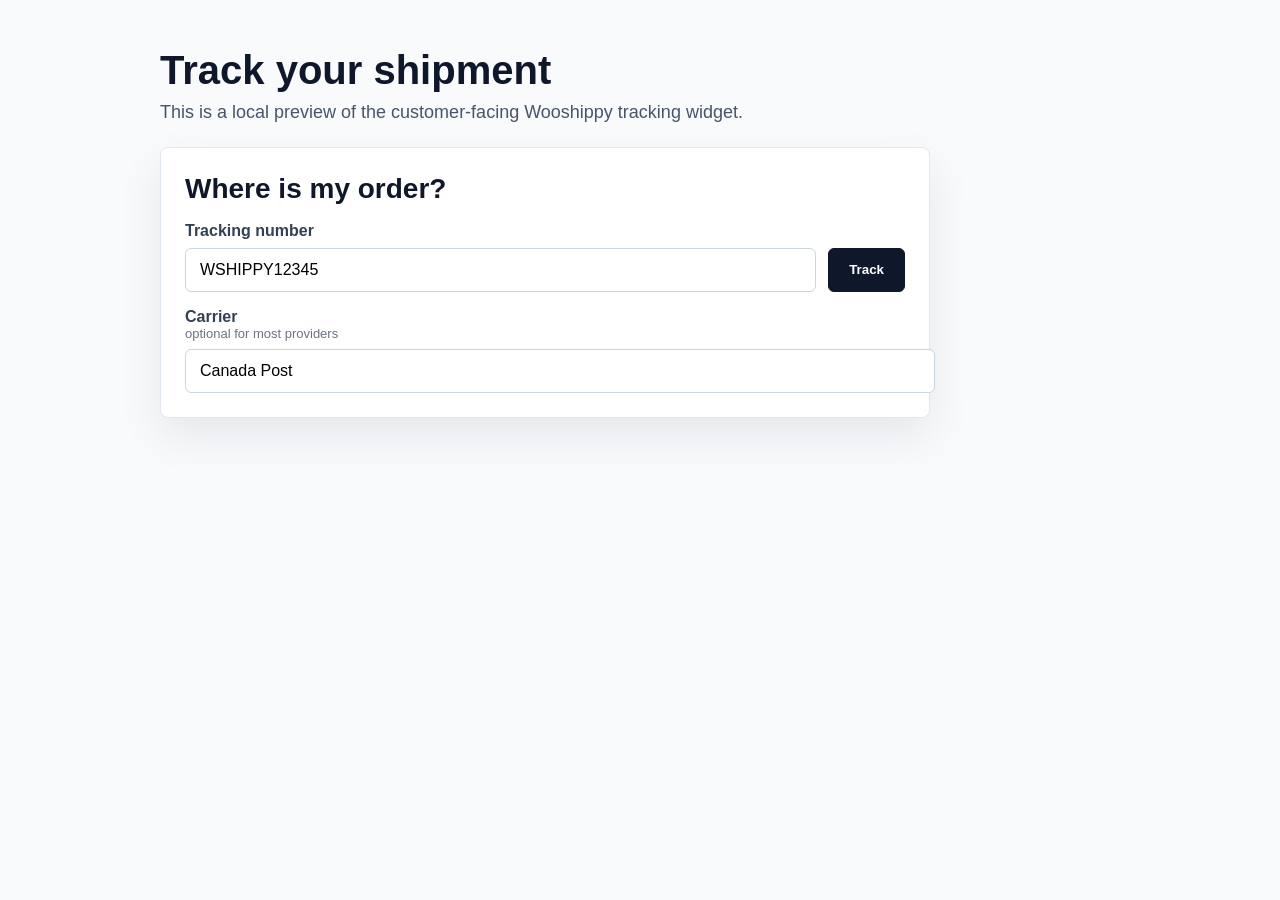
==== preview/index.html @ 6b8b57dc "Add provider adapters and tracking preview" ====
<!doctype html>
<html lang="en">
<head>
  <meta charset="utf-8">
  <meta name="viewport" content="width=device-width, initial-scale=1">
  <title>Wooshippy Tracking Preview</title>
  <link rel="stylesheet" href="../public/css/tracking.css">
  <style>
    body {
      background: #f8fafc;
      color: #0f172a;
      font-family: -apple-system, BlinkMacSystemFont, "Segoe UI", sans-serif;
      margin: 0;
      padding: 48px 20px;
    }

    main {
      margin: 0 auto;
      max-width: 960px;
    }

    .preview-header {
      margin-bottom: 24px;
      max-width: 720px;
    }

    .preview-header h1 {
      font-size: 40px;
      line-height: 1.1;
      margin: 0 0 10px;
    }

    .preview-header p {
      color: #475569;
      font-size: 18px;
      margin: 0;
    }
  </style>
</head>
<body>
  <main>
    <div class="preview-header">
      <h1>Track your shipment</h1>
      <p>This is a local preview of the customer-facing Wooshippy tracking widget.</p>
    </div>

    <div class="wooshippy-tracking" data-wooshippy-tracking>
      <form class="wooshippy-tracking__form" data-wooshippy-tracking-form>
        <h2 class="wooshippy-tracking__title">Where is my order?</h2>

        <label class="wooshippy-tracking__label" for="wooshippy-tracking-number">
          Tracking number
        </label>
        <div class="wooshippy-tracking__controls">
          <input
            class="wooshippy-tracking__input"
            type="text"
            id="wooshippy-tracking-number"
            name="tracking_number"
            autocomplete="off"
            value="WSHIPPY12345"
            required
          >
          <button class="wooshippy-tracking__button" type="submit">
            Track
          </button>
        </div>

        <label class="wooshippy-tracking__label wooshippy-tracking__label--optional" for="wooshippy-carrier">
          Carrier
          <span>optional for most providers</span>
        </label>
        <input
          class="wooshippy-tracking__input"
          type="text"
          id="wooshippy-carrier"
          name="carrier"
          autocomplete="off"
          value="Canada Post"
        >
      </form>

      <div class="wooshippy-tracking__message" data-wooshippy-tracking-message hidden></div>
      <div class="wooshippy-tracking__result" data-wooshippy-tracking-result hidden></div>
    </div>
  </main>

  <script>
    window.wooshippyTracking = {
      endpoint: "/mock-track",
      nonce: "preview",
      messages: {
        missingTrackingNumber: "Enter a tracking number.",
        requestFailed: "Tracking lookup failed. Please try again."
      }
    };

    var nativeFetch = window.fetch.bind(window);
    window.fetch = function (url, options) {
      if (String(url).indexOf("/mock-track") !== -1) {
        return new Promise(function (resolve) {
          window.setTimeout(function () {
            resolve(new Response(JSON.stringify({
              success: true,
              tracking_number: JSON.parse(options.body).tracking_number,
              carrier: JSON.parse(options.body).carrier || "Canada Post",
              status: "In transit",
              destination: "Toronto, ON",
              service: "Expedited Parcel",
              public_url: "https://example.com/tracking/WSHIPPY12345",
              events: [
                {
                  status: "Package departed sorting facility",
                  datetime: "Jul 5, 2026, 2:40 PM",
                  location: "Mississauga, ON",
                  carrier: "Canada Post"
                },
                {
                  status: "Package processed",
                  datetime: "Jul 5, 2026, 9:15 AM",
                  location: "Toronto, ON",
                  carrier: "Canada Post"
                },
                {
                  status: "Shipping label created",
                  datetime: "Jul 4, 2026, 6:22 PM",
                  location: "Merchant warehouse",
                  carrier: "Wooshippy"
                }
              ]
            }), {
              status: 200,
              headers: {
                "Content-Type": "application/json"
              }
            }));
          }, 450);
        });
      }

      return nativeFetch(url, options);
    };
  </script>
  <script src="../public/js/tracking.js"></script>
</body>
</html>
---- public/css/tracking.css ----
.wooshippy-tracking {
  background: #ffffff;
  border: 1px solid #e2e8f0;
  border-radius: 8px;
  box-shadow: 0 18px 45px rgba(15, 23, 42, 0.08);
  max-width: 720px;
  padding: 24px;
}

.wooshippy-tracking__title {
  color: #0f172a;
  font-size: 28px;
  line-height: 1.2;
  margin: 0 0 16px;
}

.wooshippy-tracking__label {
  color: #334155;
  display: block;
  font-weight: 600;
  margin-bottom: 8px;
}

.wooshippy-tracking__controls {
  display: flex;
  margin-bottom: 16px;
  gap: 12px;
}

.wooshippy-tracking__input {
  border: 1px solid #cbd5e1;
  border-radius: 6px;
  flex: 1;
  font-size: 16px;
  min-width: 0;
  padding: 12px 14px;
  width: 100%;
}

.wooshippy-tracking__label--optional {
  margin-top: 8px;
}

.wooshippy-tracking__label--optional span {
  color: #6b7280;
  display: block;
  font-size: 13px;
  font-weight: 400;
}

.wooshippy-tracking__button {
  background: #0f172a;
  border: 1px solid #0f172a;
  border-radius: 6px;
  color: #ffffff;
  cursor: pointer;
  font-weight: 700;
  padding: 12px 20px;
}

.wooshippy-tracking__button:hover {
  background: #1e293b;
}

.wooshippy-tracking__message {
  color: #475569;
  margin-top: 16px;
}

.wooshippy-tracking__card {
  border-top: 1px solid #e2e8f0;
  margin-top: 20px;
  padding-top: 20px;
}

.wooshippy-tracking__card-header {
  align-items: flex-start;
  display: flex;
  gap: 16px;
  justify-content: space-between;
}

.wooshippy-tracking__card h3 {
  color: #0f172a;
  font-size: 24px;
  margin: 4px 0 12px;
}

.wooshippy-tracking__eyebrow {
  color: #64748b;
  display: block;
  font-size: 12px;
  font-weight: 700;
  letter-spacing: 0.08em;
  text-transform: uppercase;
}

.wooshippy-tracking__badge {
  background: #ecfeff;
  border: 1px solid #a5f3fc;
  border-radius: 999px;
  color: #155e75;
  display: inline-block;
  font-size: 13px;
  font-weight: 700;
  padding: 6px 10px;
}

.wooshippy-tracking__events {
  border-left: 2px solid #e2e8f0;
  list-style: none;
  margin: 16px 0 0;
  padding-left: 18px;
}

.wooshippy-tracking__events li {
  margin-bottom: 16px;
  position: relative;
}

.wooshippy-tracking__events li::before {
  background: #0f172a;
  border: 3px solid #ffffff;
  border-radius: 999px;
  box-shadow: 0 0 0 1px #cbd5e1;
  content: "";
  height: 10px;
  left: -24px;
  position: absolute;
  top: 4px;
  width: 10px;
}

.wooshippy-tracking__events span,
.wooshippy-tracking__events small {
  color: #64748b;
  display: block;
}

@media (max-width: 600px) {
  .wooshippy-tracking__controls {
    display: block;
  }

  .wooshippy-tracking__button {
    margin-top: 12px;
    width: 100%;
  }
}
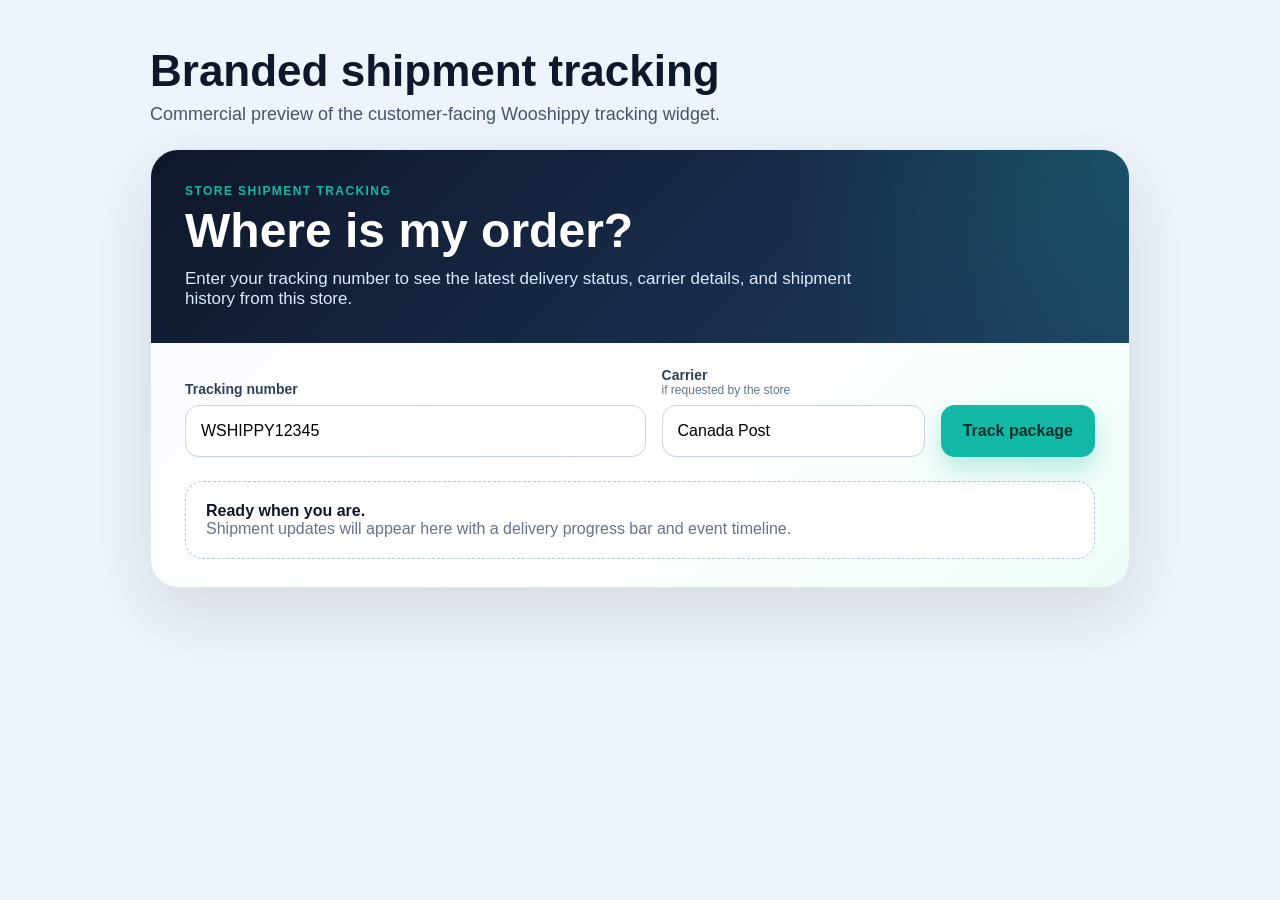
==== commit 69fd7cbd: "Update GPL license notice" ====
--- a/preview/index.html
+++ b/preview/index.html
@@ -5,143 +5,27 @@
   <meta name="viewport" content="width=device-width, initial-scale=1">
   <title>Wooshippy Tracking Preview</title>
   <link rel="stylesheet" href="../public/css/tracking.css">
-  <style>
-    body {
-      background: #f8fafc;
-      color: #0f172a;
-      font-family: -apple-system, BlinkMacSystemFont, "Segoe UI", sans-serif;
-      margin: 0;
-      padding: 48px 20px;
-    }
-
-    main {
-      margin: 0 auto;
-      max-width: 960px;
-    }
-
-    .preview-header {
-      margin-bottom: 24px;
-      max-width: 720px;
-    }
-
-    .preview-header h1 {
-      font-size: 40px;
-      line-height: 1.1;
-      margin: 0 0 10px;
-    }
-
-    .preview-header p {
-      color: #475569;
-      font-size: 18px;
-      margin: 0;
-    }
-  </style>
+  <style>body{background:#eef4fb;color:#0f172a;font-family:-apple-system,BlinkMacSystemFont,"Segoe UI",sans-serif;margin:0;padding:48px 20px}main{margin:0 auto;max-width:980px}.preview-header{margin-bottom:24px;max-width:760px}.preview-header h1{font-size:44px;line-height:1.05;margin:0 0 10px}.preview-header p{color:#475569;font-size:18px;margin:0}</style>
 </head>
 <body>
   <main>
-    <div class="preview-header">
-      <h1>Track your shipment</h1>
-      <p>This is a local preview of the customer-facing Wooshippy tracking widget.</p>
-    </div>
-
-    <div class="wooshippy-tracking" data-wooshippy-tracking>
+    <div class="preview-header"><h1>Branded shipment tracking</h1><p>Commercial preview of the customer-facing Wooshippy tracking widget.</p></div>
+    <section class="wooshippy-tracking" data-wooshippy-tracking aria-labelledby="wooshippy-tracking-title">
+      <div class="wooshippy-tracking__hero"><span class="wooshippy-tracking__kicker">Store shipment tracking</span><h2 class="wooshippy-tracking__title" id="wooshippy-tracking-title">Where is my order?</h2><p class="wooshippy-tracking__intro">Enter your tracking number to see the latest delivery status, carrier details, and shipment history from this store.</p></div>
       <form class="wooshippy-tracking__form" data-wooshippy-tracking-form>
-        <h2 class="wooshippy-tracking__title">Where is my order?</h2>
-
-        <label class="wooshippy-tracking__label" for="wooshippy-tracking-number">
-          Tracking number
-        </label>
-        <div class="wooshippy-tracking__controls">
-          <input
-            class="wooshippy-tracking__input"
-            type="text"
-            id="wooshippy-tracking-number"
-            name="tracking_number"
-            autocomplete="off"
-            value="WSHIPPY12345"
-            required
-          >
-          <button class="wooshippy-tracking__button" type="submit">
-            Track
-          </button>
-        </div>
-
-        <label class="wooshippy-tracking__label wooshippy-tracking__label--optional" for="wooshippy-carrier">
-          Carrier
-          <span>optional for most providers</span>
-        </label>
-        <input
-          class="wooshippy-tracking__input"
-          type="text"
-          id="wooshippy-carrier"
-          name="carrier"
-          autocomplete="off"
-          value="Canada Post"
-        >
+        <div class="wooshippy-tracking__field wooshippy-tracking__field--grow"><label class="wooshippy-tracking__label" for="wooshippy-tracking-number">Tracking number</label><input class="wooshippy-tracking__input" type="text" id="wooshippy-tracking-number" name="tracking_number" value="WSHIPPY12345" required></div>
+        <div class="wooshippy-tracking__field"><label class="wooshippy-tracking__label" for="wooshippy-carrier">Carrier<span>if requested by the store</span></label><input class="wooshippy-tracking__input" type="text" id="wooshippy-carrier" name="carrier" value="Canada Post"></div>
+        <button class="wooshippy-tracking__button" type="submit" data-wooshippy-submit>Track package</button>
       </form>
-
-      <div class="wooshippy-tracking__message" data-wooshippy-tracking-message hidden></div>
+      <div class="wooshippy-tracking__state wooshippy-tracking__state--empty" data-wooshippy-empty><strong>Ready when you are.</strong><span>Shipment updates will appear here with a delivery progress bar and event timeline.</span></div>
+      <div class="wooshippy-tracking__message" data-wooshippy-tracking-message role="status" aria-live="polite" hidden></div>
       <div class="wooshippy-tracking__result" data-wooshippy-tracking-result hidden></div>
-    </div>
+    </section>
   </main>
-
   <script>
-    window.wooshippyTracking = {
-      endpoint: "/mock-track",
-      nonce: "preview",
-      messages: {
-        missingTrackingNumber: "Enter a tracking number.",
-        requestFailed: "Tracking lookup failed. Please try again."
-      }
-    };
-
-    var nativeFetch = window.fetch.bind(window);
-    window.fetch = function (url, options) {
-      if (String(url).indexOf("/mock-track") !== -1) {
-        return new Promise(function (resolve) {
-          window.setTimeout(function () {
-            resolve(new Response(JSON.stringify({
-              success: true,
-              tracking_number: JSON.parse(options.body).tracking_number,
-              carrier: JSON.parse(options.body).carrier || "Canada Post",
-              status: "In transit",
-              destination: "Toronto, ON",
-              service: "Expedited Parcel",
-              public_url: "https://example.com/tracking/WSHIPPY12345",
-              events: [
-                {
-                  status: "Package departed sorting facility",
-                  datetime: "Jul 5, 2026, 2:40 PM",
-                  location: "Mississauga, ON",
-                  carrier: "Canada Post"
-                },
-                {
-                  status: "Package processed",
-                  datetime: "Jul 5, 2026, 9:15 AM",
-                  location: "Toronto, ON",
-                  carrier: "Canada Post"
-                },
-                {
-                  status: "Shipping label created",
-                  datetime: "Jul 4, 2026, 6:22 PM",
-                  location: "Merchant warehouse",
-                  carrier: "Wooshippy"
-                }
-              ]
-            }), {
-              status: 200,
-              headers: {
-                "Content-Type": "application/json"
-              }
-            }));
-          }, 450);
-        });
-      }
-
-      return nativeFetch(url, options);
-    };
+    window.wooshippyTracking = {endpoint:"/mock-track", nonce:"preview", messages:{missingTrackingNumber:"Enter a tracking number.", requestFailed:"Tracking lookup failed. Please try again.", loading:"Loading tracking details..."}};
+    var nativeFetch = window.fetch.bind(window); window.fetch = function(url, options){ if(String(url).indexOf("/mock-track")!==-1){ return new Promise(function(resolve){ window.setTimeout(function(){ resolve(new Response(JSON.stringify({success:true,tracking_number:JSON.parse(options.body).tracking_number,carrier:JSON.parse(options.body).carrier||"Canada Post",status:"In transit",destination:"Toronto, ON",service:"Expedited Parcel",public_url:"https://example.com/tracking/WSHIPPY12345",events:[{status:"Package departed sorting facility",datetime:"Jul 5, 2026, 2:40 PM",location:"Mississauga, ON",carrier:"Canada Post"},{status:"Package processed",datetime:"Jul 5, 2026, 9:15 AM",location:"Toronto, ON",carrier:"Canada Post"},{status:"Shipping label created",datetime:"Jul 4, 2026, 6:22 PM",location:"Merchant warehouse",carrier:"Wooshippy"}]}),{status:200,headers:{"Content-Type":"application/json"}}));},450);});} return nativeFetch(url, options);};
   </script>
   <script src="../public/js/tracking.js"></script>
 </body>
 </html>
-
--- a/public/css/tracking.css
+++ b/public/css/tracking.css
@@ -1,149 +1 @@
-.wooshippy-tracking {
-  background: #ffffff;
-  border: 1px solid #e2e8f0;
-  border-radius: 8px;
-  box-shadow: 0 18px 45px rgba(15, 23, 42, 0.08);
-  max-width: 720px;
-  padding: 24px;
-}
-
-.wooshippy-tracking__title {
-  color: #0f172a;
-  font-size: 28px;
-  line-height: 1.2;
-  margin: 0 0 16px;
-}
-
-.wooshippy-tracking__label {
-  color: #334155;
-  display: block;
-  font-weight: 600;
-  margin-bottom: 8px;
-}
-
-.wooshippy-tracking__controls {
-  display: flex;
-  margin-bottom: 16px;
-  gap: 12px;
-}
-
-.wooshippy-tracking__input {
-  border: 1px solid #cbd5e1;
-  border-radius: 6px;
-  flex: 1;
-  font-size: 16px;
-  min-width: 0;
-  padding: 12px 14px;
-  width: 100%;
-}
-
-.wooshippy-tracking__label--optional {
-  margin-top: 8px;
-}
-
-.wooshippy-tracking__label--optional span {
-  color: #6b7280;
-  display: block;
-  font-size: 13px;
-  font-weight: 400;
-}
-
-.wooshippy-tracking__button {
-  background: #0f172a;
-  border: 1px solid #0f172a;
-  border-radius: 6px;
-  color: #ffffff;
-  cursor: pointer;
-  font-weight: 700;
-  padding: 12px 20px;
-}
-
-.wooshippy-tracking__button:hover {
-  background: #1e293b;
-}
-
-.wooshippy-tracking__message {
-  color: #475569;
-  margin-top: 16px;
-}
-
-.wooshippy-tracking__card {
-  border-top: 1px solid #e2e8f0;
-  margin-top: 20px;
-  padding-top: 20px;
-}
-
-.wooshippy-tracking__card-header {
-  align-items: flex-start;
-  display: flex;
-  gap: 16px;
-  justify-content: space-between;
-}
-
-.wooshippy-tracking__card h3 {
-  color: #0f172a;
-  font-size: 24px;
-  margin: 4px 0 12px;
-}
-
-.wooshippy-tracking__eyebrow {
-  color: #64748b;
-  display: block;
-  font-size: 12px;
-  font-weight: 700;
-  letter-spacing: 0.08em;
-  text-transform: uppercase;
-}
-
-.wooshippy-tracking__badge {
-  background: #ecfeff;
-  border: 1px solid #a5f3fc;
-  border-radius: 999px;
-  color: #155e75;
-  display: inline-block;
-  font-size: 13px;
-  font-weight: 700;
-  padding: 6px 10px;
-}
-
-.wooshippy-tracking__events {
-  border-left: 2px solid #e2e8f0;
-  list-style: none;
-  margin: 16px 0 0;
-  padding-left: 18px;
-}
-
-.wooshippy-tracking__events li {
-  margin-bottom: 16px;
-  position: relative;
-}
-
-.wooshippy-tracking__events li::before {
-  background: #0f172a;
-  border: 3px solid #ffffff;
-  border-radius: 999px;
-  box-shadow: 0 0 0 1px #cbd5e1;
-  content: "";
-  height: 10px;
-  left: -24px;
-  position: absolute;
-  top: 4px;
-  width: 10px;
-}
-
-.wooshippy-tracking__events span,
-.wooshippy-tracking__events small {
-  color: #64748b;
-  display: block;
-}
-
-@media (max-width: 600px) {
-  .wooshippy-tracking__controls {
-    display: block;
-  }
-
-  .wooshippy-tracking__button {
-    margin-top: 12px;
-    width: 100%;
-  }
-}
+.wooshippy-tracking{background:linear-gradient(135deg,#f8fbff 0%,#fff 54%,#eefdf8 100%);border:1px solid #dbe7f3;border-radius:28px;box-shadow:0 24px 70px rgba(15,23,42,.12);color:#0f172a;max-width:980px;overflow:hidden;padding:0}.wooshippy-tracking *{box-sizing:border-box}.wooshippy-tracking__hero{background:radial-gradient(circle at top right,rgba(20,184,166,.22),transparent 35%),linear-gradient(135deg,#0f172a,#1e3a5f);color:#fff;padding:34px}.wooshippy-tracking__kicker{color:#14b8a6;display:block;font-size:12px;font-weight:800;letter-spacing:.12em;text-transform:uppercase}.wooshippy-tracking__title{color:inherit;font-size:clamp(30px,5vw,48px);line-height:1.05;margin:8px 0 12px}.wooshippy-tracking__intro{color:#dbeafe;font-size:17px;margin:0;max-width:680px}.wooshippy-tracking__form{align-items:end;display:grid;gap:16px;grid-template-columns:minmax(220px,1.4fr) minmax(180px,.8fr) auto;padding:24px 34px}.wooshippy-tracking__label{color:#334155;display:block;font-size:14px;font-weight:800;margin:0 0 8px}.wooshippy-tracking__label span{color:#64748b;display:block;font-size:12px;font-weight:500}.wooshippy-tracking__input{background:#fff;border:1px solid #cbd5e1;border-radius:14px;box-shadow:0 1px 0 rgba(15,23,42,.03);font-size:16px;min-height:52px;padding:13px 15px;width:100%}.wooshippy-tracking__input:focus{border-color:#14b8a6;box-shadow:0 0 0 4px rgba(20,184,166,.18);outline:0}.wooshippy-tracking__button{background:#14b8a6;border:0;border-radius:14px;box-shadow:0 12px 25px rgba(20,184,166,.28);color:#042f2e;cursor:pointer;font-size:16px;font-weight:900;min-height:52px;padding:0 22px}.wooshippy-tracking__button:hover,.wooshippy-tracking__button:focus{background:#2dd4bf}.wooshippy-tracking__button:disabled{cursor:wait;opacity:.65}.wooshippy-tracking__state,.wooshippy-tracking__message{margin:0 34px 28px}.wooshippy-tracking__state{background:#fff;border:1px dashed #b6c4d4;border-radius:18px;color:#64748b;padding:20px}.wooshippy-tracking__state strong{color:#0f172a;display:block}.wooshippy-tracking__message{border-radius:14px;font-weight:700;padding:14px 16px}.wooshippy-tracking__message.is-loading{background:#eff6ff;color:#1d4ed8}.wooshippy-tracking__message.is-error{background:#fff1f2;color:#be123c}.wooshippy-tracking__result{padding:0 34px 34px}.wooshippy-result{background:#fff;border:1px solid #e2e8f0;border-radius:24px;box-shadow:0 16px 35px rgba(15,23,42,.08);padding:24px}.wooshippy-result__status{align-items:start;display:flex;gap:16px;justify-content:space-between}.wooshippy-result__status h3{font-size:32px;line-height:1.1;margin:6px 0}.wooshippy-result__status p{color:#64748b;font-family:ui-monospace,SFMono-Regular,Menlo,monospace;margin:0}.wooshippy-result__badge{border-radius:999px;font-size:13px;font-weight:900;padding:8px 12px;text-transform:uppercase}.wooshippy-result--delivered .wooshippy-result__badge{background:#dcfce7;color:#166534}.wooshippy-result--in_transit .wooshippy-result__badge,.wooshippy-result--out_for_delivery .wooshippy-result__badge{background:#dbeafe;color:#1d4ed8}.wooshippy-result--exception .wooshippy-result__badge{background:#ffe4e6;color:#be123c}.wooshippy-result--unknown .wooshippy-result__badge{background:#f1f5f9;color:#475569}.wooshippy-progress{counter-reset:step;display:grid;gap:10px;grid-template-columns:repeat(5,1fr);list-style:none;margin:28px 0;padding:0}.wooshippy-progress li{color:#64748b;font-size:12px;font-weight:800;position:relative;text-align:center}.wooshippy-progress li:before{background:#dbe4ee;content:"";height:3px;left:-50%;position:absolute;right:50%;top:13px}.wooshippy-progress li:first-child:before{display:none}.wooshippy-progress span{background:#e2e8f0;border:4px solid #fff;border-radius:999px;box-shadow:0 0 0 1px #cbd5e1;display:block;height:28px;margin:0 auto 8px;width:28px}.wooshippy-progress li.is-complete{color:#0f766e}.wooshippy-progress li.is-complete span,.wooshippy-progress li.is-complete:before{background:#14b8a6}.wooshippy-details{display:grid;gap:12px;grid-template-columns:repeat(4,1fr);margin:0 0 24px}.wooshippy-details div{background:#f8fafc;border:1px solid #edf2f7;border-radius:16px;padding:14px}.wooshippy-details dt{color:#64748b;font-size:12px;font-weight:800;text-transform:uppercase}.wooshippy-details dd{color:#0f172a;font-weight:800;margin:4px 0 0}.wooshippy-result__link{color:#0f766e;font-weight:800}.wooshippy-timeline{border-top:1px solid #e2e8f0;margin-top:24px;padding-top:22px}.wooshippy-timeline h4{font-size:20px;margin:0 0 18px}.wooshippy-timeline__events{list-style:none;margin:0;padding:0 0 0 8px}.wooshippy-timeline__events li{display:grid;gap:14px;grid-template-columns:18px 1fr;margin-bottom:18px}.wooshippy-timeline__dot{background:#14b8a6;border:4px solid #ccfbf1;border-radius:999px;height:18px;margin-top:3px;width:18px}.wooshippy-timeline strong,.wooshippy-timeline time,.wooshippy-timeline small{display:block}.wooshippy-timeline time,.wooshippy-timeline small,.wooshippy-timeline__empty{color:#64748b}@media (max-width:760px){.wooshippy-tracking__hero,.wooshippy-tracking__form,.wooshippy-tracking__result{padding-left:20px;padding-right:20px}.wooshippy-tracking__form,.wooshippy-details,.wooshippy-progress{grid-template-columns:1fr}.wooshippy-tracking__button{width:100%}.wooshippy-progress li{text-align:left}.wooshippy-progress span{display:inline-block;margin:0 10px 0 0;vertical-align:middle}.wooshippy-progress li:before{display:none}.wooshippy-result__status{display:block}.wooshippy-result__badge{display:inline-block;margin-top:14px}.wooshippy-tracking__state,.wooshippy-tracking__message{margin-left:20px;margin-right:20px}}
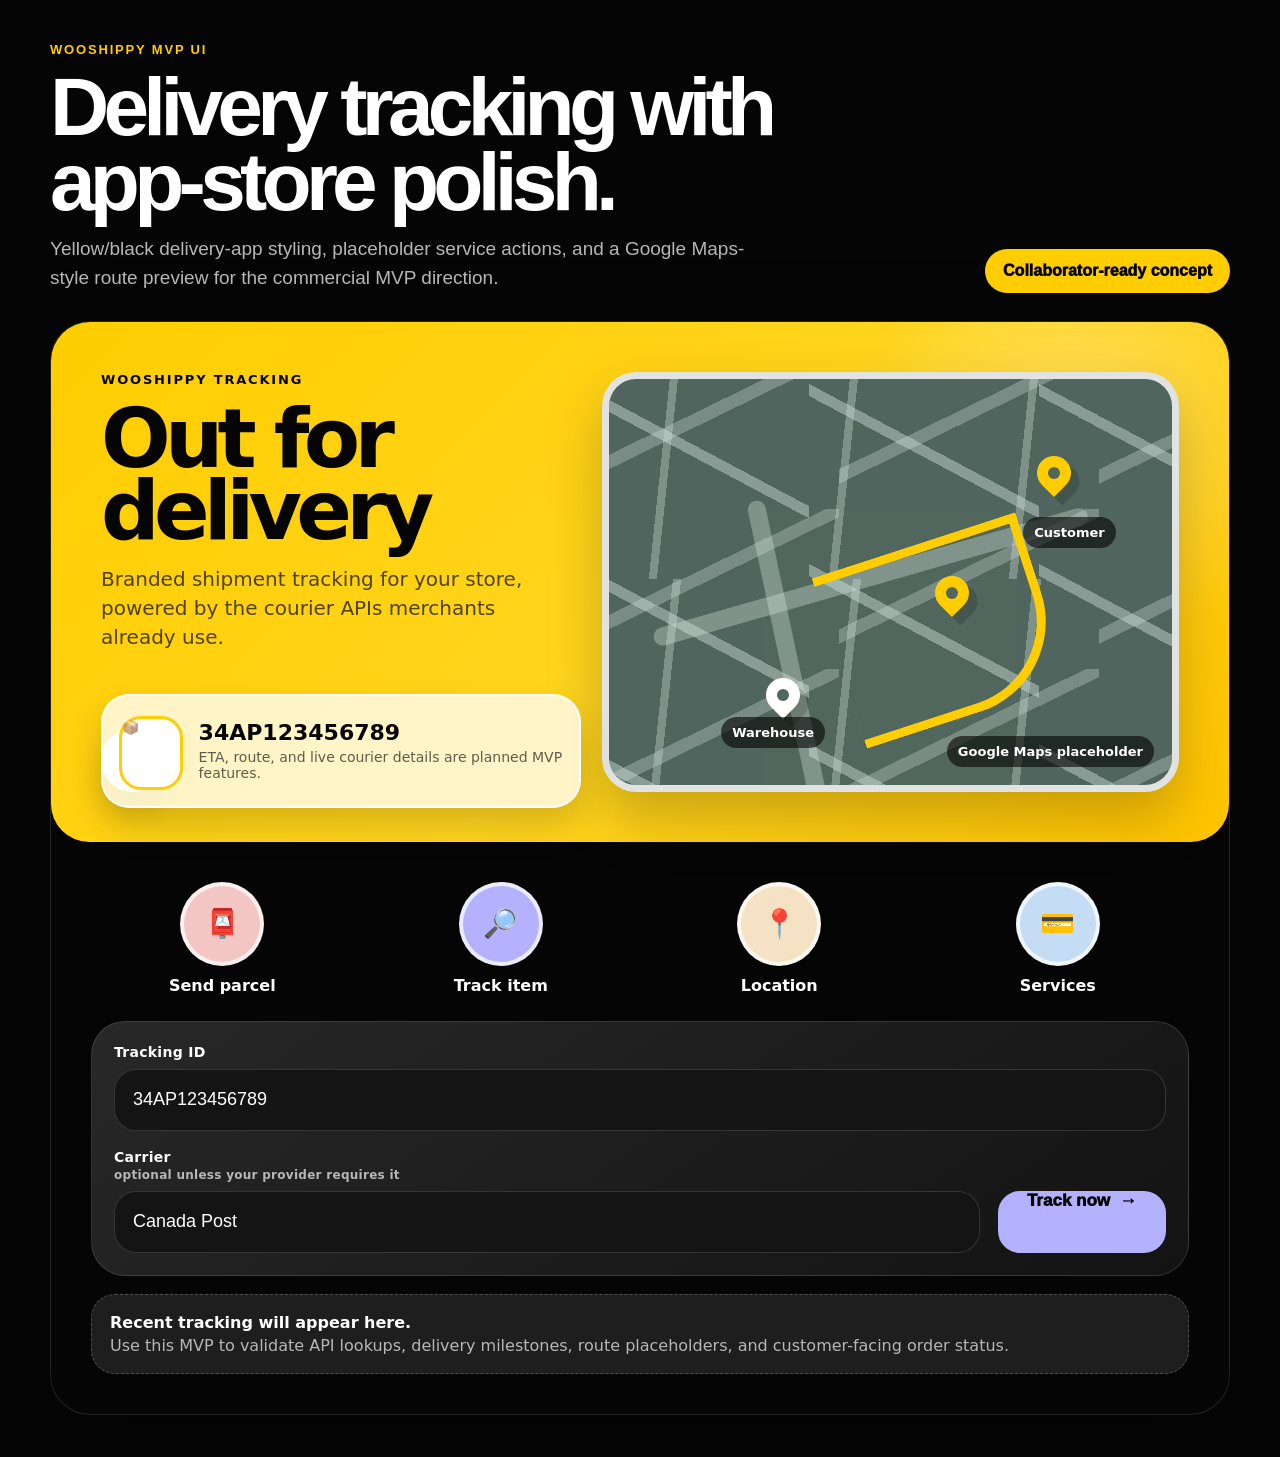
==== commit 177fd704: "Add delivery app inspired tracking UI" ====
--- a/preview/index.html
+++ b/preview/index.html
@@ -5,26 +5,95 @@
   <meta name="viewport" content="width=device-width, initial-scale=1">
   <title>Wooshippy Tracking Preview</title>
   <link rel="stylesheet" href="../public/css/tracking.css">
-  <style>body{background:#eef4fb;color:#0f172a;font-family:-apple-system,BlinkMacSystemFont,"Segoe UI",sans-serif;margin:0;padding:48px 20px}main{margin:0 auto;max-width:980px}.preview-header{margin-bottom:24px;max-width:760px}.preview-header h1{font-size:44px;line-height:1.05;margin:0 0 10px}.preview-header p{color:#475569;font-size:18px;margin:0}</style>
+  <style>
+    body { background:#050505; color:#fff; font-family:"Gilroy", Inter, -apple-system, BlinkMacSystemFont, "Segoe UI", sans-serif; margin:0; min-height:100vh; padding:42px 22px; }
+    main { margin:0 auto; max-width:1180px; }
+    .preview-header { align-items:flex-end; display:flex; gap:24px; justify-content:space-between; margin-bottom:28px; }
+    .preview-header__eyebrow { color:#ffcd00; display:block; font-size:13px; font-weight:900; letter-spacing:.14em; margin-bottom:12px; text-transform:uppercase; }
+    .preview-header h1 { font-size:clamp(42px,7vw,82px); letter-spacing:-.07em; line-height:.92; margin:0; max-width:800px; }
+    .preview-header p { color:#b7b7b7; font-size:19px; line-height:1.55; margin:14px 0 0; max-width:720px; }
+    .preview-header__badge { background:#ffcd00; border-radius:999px; color:#050505; flex:0 0 auto; font-weight:950; padding:13px 18px; }
+    @media (max-width:760px){ body{padding:24px 12px}.preview-header{display:block}.preview-header__badge{display:inline-block;margin-top:18px} }
+  </style>
 </head>
 <body>
   <main>
-    <div class="preview-header"><h1>Branded shipment tracking</h1><p>Commercial preview of the customer-facing Wooshippy tracking widget.</p></div>
+    <div class="preview-header">
+      <div>
+        <span class="preview-header__eyebrow">Wooshippy MVP UI</span>
+        <h1>Delivery tracking with app-store polish.</h1>
+        <p>Yellow/black delivery-app styling, placeholder service actions, and a Google Maps-style route preview for the commercial MVP direction.</p>
+      </div>
+      <span class="preview-header__badge">Collaborator-ready concept</span>
+    </div>
+
     <section class="wooshippy-tracking" data-wooshippy-tracking aria-labelledby="wooshippy-tracking-title">
-      <div class="wooshippy-tracking__hero"><span class="wooshippy-tracking__kicker">Store shipment tracking</span><h2 class="wooshippy-tracking__title" id="wooshippy-tracking-title">Where is my order?</h2><p class="wooshippy-tracking__intro">Enter your tracking number to see the latest delivery status, carrier details, and shipment history from this store.</p></div>
-      <form class="wooshippy-tracking__form" data-wooshippy-tracking-form>
-        <div class="wooshippy-tracking__field wooshippy-tracking__field--grow"><label class="wooshippy-tracking__label" for="wooshippy-tracking-number">Tracking number</label><input class="wooshippy-tracking__input" type="text" id="wooshippy-tracking-number" name="tracking_number" value="WSHIPPY12345" required></div>
-        <div class="wooshippy-tracking__field"><label class="wooshippy-tracking__label" for="wooshippy-carrier">Carrier<span>if requested by the store</span></label><input class="wooshippy-tracking__input" type="text" id="wooshippy-carrier" name="carrier" value="Canada Post"></div>
-        <button class="wooshippy-tracking__button" type="submit" data-wooshippy-submit>Track package</button>
-      </form>
-      <div class="wooshippy-tracking__state wooshippy-tracking__state--empty" data-wooshippy-empty><strong>Ready when you are.</strong><span>Shipment updates will appear here with a delivery progress bar and event timeline.</span></div>
-      <div class="wooshippy-tracking__message" data-wooshippy-tracking-message role="status" aria-live="polite" hidden></div>
-      <div class="wooshippy-tracking__result" data-wooshippy-tracking-result hidden></div>
+      <div class="wooshippy-app-card">
+        <div class="wooshippy-app-card__hero">
+          <div class="wooshippy-app-card__topbar">
+            <div>
+              <span class="wooshippy-tracking__kicker">Wooshippy tracking</span>
+              <h2 class="wooshippy-tracking__title" id="wooshippy-tracking-title">Out for delivery</h2>
+              <p class="wooshippy-tracking__intro">Branded shipment tracking for your store, powered by the courier APIs merchants already use.</p>
+            </div>
+            <span class="wooshippy-app-card__bell" aria-hidden="true">↗</span>
+          </div>
+
+          <div class="wooshippy-map-preview" aria-label="Google Maps route preview placeholder">
+            <div class="wooshippy-map-preview__grid" aria-hidden="true"></div>
+            <div class="wooshippy-map-preview__road wooshippy-map-preview__road--one" aria-hidden="true"></div>
+            <div class="wooshippy-map-preview__road wooshippy-map-preview__road--two" aria-hidden="true"></div>
+            <div class="wooshippy-map-preview__route" aria-hidden="true"></div>
+            <span class="wooshippy-map-preview__pin wooshippy-map-preview__pin--start" aria-hidden="true"></span>
+            <span class="wooshippy-map-preview__pin wooshippy-map-preview__pin--mid" aria-hidden="true"></span>
+            <span class="wooshippy-map-preview__pin wooshippy-map-preview__pin--end" aria-hidden="true"></span>
+            <span class="wooshippy-map-preview__label wooshippy-map-preview__label--start">Warehouse</span>
+            <span class="wooshippy-map-preview__label wooshippy-map-preview__label--end">Customer</span>
+            <span class="wooshippy-map-preview__badge">Google Maps placeholder</span>
+          </div>
+
+          <div class="wooshippy-package-strip" aria-hidden="true">
+            <span class="wooshippy-package-strip__box">📦</span>
+            <div><strong>34AP123456789</strong><span>ETA, route, and live courier details are planned MVP features.</span></div>
+          </div>
+        </div>
+
+        <div class="wooshippy-app-card__body">
+          <div class="wooshippy-feature-row" aria-label="Planned tracking features">
+            <span><strong>📮</strong>Send parcel</span>
+            <span><strong>🔎</strong>Track item</span>
+            <span><strong>📍</strong>Location</span>
+            <span><strong>💳</strong>Services</span>
+          </div>
+
+          <form class="wooshippy-tracking__form" data-wooshippy-tracking-form>
+            <div class="wooshippy-tracking__field wooshippy-tracking__field--full"><label class="wooshippy-tracking__label" for="wooshippy-tracking-number">Tracking ID</label><input class="wooshippy-tracking__input" type="text" id="wooshippy-tracking-number" name="tracking_number" value="34AP123456789" required></div>
+            <div class="wooshippy-tracking__field"><label class="wooshippy-tracking__label" for="wooshippy-carrier">Carrier<span>optional unless your provider requires it</span></label><input class="wooshippy-tracking__input" type="text" id="wooshippy-carrier" name="carrier" value="Canada Post"></div>
+            <button class="wooshippy-tracking__button" type="submit" data-wooshippy-submit>Track now <span aria-hidden="true">→</span></button>
+          </form>
+
+          <div class="wooshippy-tracking__state wooshippy-tracking__state--empty" data-wooshippy-empty><strong>Recent tracking will appear here.</strong><span>Use this MVP to validate API lookups, delivery milestones, route placeholders, and customer-facing order status.</span></div>
+          <div class="wooshippy-tracking__message" data-wooshippy-tracking-message role="status" aria-live="polite" hidden></div>
+        </div>
+
+        <div class="wooshippy-tracking__result" data-wooshippy-tracking-result hidden></div>
+      </div>
     </section>
   </main>
+
   <script>
-    window.wooshippyTracking = {endpoint:"/mock-track", nonce:"preview", messages:{missingTrackingNumber:"Enter a tracking number.", requestFailed:"Tracking lookup failed. Please try again.", loading:"Loading tracking details..."}};
-    var nativeFetch = window.fetch.bind(window); window.fetch = function(url, options){ if(String(url).indexOf("/mock-track")!==-1){ return new Promise(function(resolve){ window.setTimeout(function(){ resolve(new Response(JSON.stringify({success:true,tracking_number:JSON.parse(options.body).tracking_number,carrier:JSON.parse(options.body).carrier||"Canada Post",status:"In transit",destination:"Toronto, ON",service:"Expedited Parcel",public_url:"https://example.com/tracking/WSHIPPY12345",events:[{status:"Package departed sorting facility",datetime:"Jul 5, 2026, 2:40 PM",location:"Mississauga, ON",carrier:"Canada Post"},{status:"Package processed",datetime:"Jul 5, 2026, 9:15 AM",location:"Toronto, ON",carrier:"Canada Post"},{status:"Shipping label created",datetime:"Jul 4, 2026, 6:22 PM",location:"Merchant warehouse",carrier:"Wooshippy"}]}),{status:200,headers:{"Content-Type":"application/json"}}));},450);});} return nativeFetch(url, options);};
+    window.wooshippyTracking = { endpoint:"/mock-track", nonce:"preview", messages:{ missingTrackingNumber:"Enter a tracking number.", requestFailed:"Tracking lookup failed. Please try again.", loading:"Loading tracking details..." } };
+    var nativeFetch = window.fetch.bind(window);
+    window.fetch = function (url, options) {
+      if (String(url).indexOf("/mock-track") !== -1) {
+        return new Promise(function (resolve) {
+          window.setTimeout(function () {
+            resolve(new Response(JSON.stringify({ success:true, tracking_number:JSON.parse(options.body).tracking_number, carrier:JSON.parse(options.body).carrier || "Canada Post", status:"Out for delivery", destination:"Toronto, ON", service:"Expedited Parcel", public_url:"https://example.com/tracking/34AP123456789", events:[ { status:"Courier is approaching the destination", datetime:"Jul 6, 2026, 4:15 PM", location:"Toronto, ON", carrier:"Canada Post" }, { status:"Package departed sorting facility", datetime:"Jul 6, 2026, 2:40 PM", location:"Mississauga, ON", carrier:"Canada Post" }, { status:"Shipping label created", datetime:"Jul 5, 2026, 6:22 PM", location:"Merchant warehouse", carrier:"Wooshippy" } ] }), { status:200, headers:{ "Content-Type":"application/json" } }));
+          }, 450);
+        });
+      }
+      return nativeFetch(url, options);
+    };
   </script>
   <script src="../public/js/tracking.js"></script>
 </body>
--- a/public/css/tracking.css
+++ b/public/css/tracking.css
@@ -1 +1,684 @@
-.wooshippy-tracking{background:linear-gradient(135deg,#f8fbff 0%,#fff 54%,#eefdf8 100%);border:1px solid #dbe7f3;border-radius:28px;box-shadow:0 24px 70px rgba(15,23,42,.12);color:#0f172a;max-width:980px;overflow:hidden;padding:0}.wooshippy-tracking *{box-sizing:border-box}.wooshippy-tracking__hero{background:radial-gradient(circle at top right,rgba(20,184,166,.22),transparent 35%),linear-gradient(135deg,#0f172a,#1e3a5f);color:#fff;padding:34px}.wooshippy-tracking__kicker{color:#14b8a6;display:block;font-size:12px;font-weight:800;letter-spacing:.12em;text-transform:uppercase}.wooshippy-tracking__title{color:inherit;font-size:clamp(30px,5vw,48px);line-height:1.05;margin:8px 0 12px}.wooshippy-tracking__intro{color:#dbeafe;font-size:17px;margin:0;max-width:680px}.wooshippy-tracking__form{align-items:end;display:grid;gap:16px;grid-template-columns:minmax(220px,1.4fr) minmax(180px,.8fr) auto;padding:24px 34px}.wooshippy-tracking__label{color:#334155;display:block;font-size:14px;font-weight:800;margin:0 0 8px}.wooshippy-tracking__label span{color:#64748b;display:block;font-size:12px;font-weight:500}.wooshippy-tracking__input{background:#fff;border:1px solid #cbd5e1;border-radius:14px;box-shadow:0 1px 0 rgba(15,23,42,.03);font-size:16px;min-height:52px;padding:13px 15px;width:100%}.wooshippy-tracking__input:focus{border-color:#14b8a6;box-shadow:0 0 0 4px rgba(20,184,166,.18);outline:0}.wooshippy-tracking__button{background:#14b8a6;border:0;border-radius:14px;box-shadow:0 12px 25px rgba(20,184,166,.28);color:#042f2e;cursor:pointer;font-size:16px;font-weight:900;min-height:52px;padding:0 22px}.wooshippy-tracking__button:hover,.wooshippy-tracking__button:focus{background:#2dd4bf}.wooshippy-tracking__button:disabled{cursor:wait;opacity:.65}.wooshippy-tracking__state,.wooshippy-tracking__message{margin:0 34px 28px}.wooshippy-tracking__state{background:#fff;border:1px dashed #b6c4d4;border-radius:18px;color:#64748b;padding:20px}.wooshippy-tracking__state strong{color:#0f172a;display:block}.wooshippy-tracking__message{border-radius:14px;font-weight:700;padding:14px 16px}.wooshippy-tracking__message.is-loading{background:#eff6ff;color:#1d4ed8}.wooshippy-tracking__message.is-error{background:#fff1f2;color:#be123c}.wooshippy-tracking__result{padding:0 34px 34px}.wooshippy-result{background:#fff;border:1px solid #e2e8f0;border-radius:24px;box-shadow:0 16px 35px rgba(15,23,42,.08);padding:24px}.wooshippy-result__status{align-items:start;display:flex;gap:16px;justify-content:space-between}.wooshippy-result__status h3{font-size:32px;line-height:1.1;margin:6px 0}.wooshippy-result__status p{color:#64748b;font-family:ui-monospace,SFMono-Regular,Menlo,monospace;margin:0}.wooshippy-result__badge{border-radius:999px;font-size:13px;font-weight:900;padding:8px 12px;text-transform:uppercase}.wooshippy-result--delivered .wooshippy-result__badge{background:#dcfce7;color:#166534}.wooshippy-result--in_transit .wooshippy-result__badge,.wooshippy-result--out_for_delivery .wooshippy-result__badge{background:#dbeafe;color:#1d4ed8}.wooshippy-result--exception .wooshippy-result__badge{background:#ffe4e6;color:#be123c}.wooshippy-result--unknown .wooshippy-result__badge{background:#f1f5f9;color:#475569}.wooshippy-progress{counter-reset:step;display:grid;gap:10px;grid-template-columns:repeat(5,1fr);list-style:none;margin:28px 0;padding:0}.wooshippy-progress li{color:#64748b;font-size:12px;font-weight:800;position:relative;text-align:center}.wooshippy-progress li:before{background:#dbe4ee;content:"";height:3px;left:-50%;position:absolute;right:50%;top:13px}.wooshippy-progress li:first-child:before{display:none}.wooshippy-progress span{background:#e2e8f0;border:4px solid #fff;border-radius:999px;box-shadow:0 0 0 1px #cbd5e1;display:block;height:28px;margin:0 auto 8px;width:28px}.wooshippy-progress li.is-complete{color:#0f766e}.wooshippy-progress li.is-complete span,.wooshippy-progress li.is-complete:before{background:#14b8a6}.wooshippy-details{display:grid;gap:12px;grid-template-columns:repeat(4,1fr);margin:0 0 24px}.wooshippy-details div{background:#f8fafc;border:1px solid #edf2f7;border-radius:16px;padding:14px}.wooshippy-details dt{color:#64748b;font-size:12px;font-weight:800;text-transform:uppercase}.wooshippy-details dd{color:#0f172a;font-weight:800;margin:4px 0 0}.wooshippy-result__link{color:#0f766e;font-weight:800}.wooshippy-timeline{border-top:1px solid #e2e8f0;margin-top:24px;padding-top:22px}.wooshippy-timeline h4{font-size:20px;margin:0 0 18px}.wooshippy-timeline__events{list-style:none;margin:0;padding:0 0 0 8px}.wooshippy-timeline__events li{display:grid;gap:14px;grid-template-columns:18px 1fr;margin-bottom:18px}.wooshippy-timeline__dot{background:#14b8a6;border:4px solid #ccfbf1;border-radius:999px;height:18px;margin-top:3px;width:18px}.wooshippy-timeline strong,.wooshippy-timeline time,.wooshippy-timeline small{display:block}.wooshippy-timeline time,.wooshippy-timeline small,.wooshippy-timeline__empty{color:#64748b}@media (max-width:760px){.wooshippy-tracking__hero,.wooshippy-tracking__form,.wooshippy-tracking__result{padding-left:20px;padding-right:20px}.wooshippy-tracking__form,.wooshippy-details,.wooshippy-progress{grid-template-columns:1fr}.wooshippy-tracking__button{width:100%}.wooshippy-progress li{text-align:left}.wooshippy-progress span{display:inline-block;margin:0 10px 0 0;vertical-align:middle}.wooshippy-progress li:before{display:none}.wooshippy-result__status{display:block}.wooshippy-result__badge{display:inline-block;margin-top:14px}.wooshippy-tracking__state,.wooshippy-tracking__message{margin-left:20px;margin-right:20px}}
+.wooshippy-tracking {
+  --wooshippy-yellow: #ffcd00;
+  --wooshippy-yellow-soft: #ffe57a;
+  --wooshippy-black: #050505;
+  --wooshippy-panel: #141414;
+  --wooshippy-panel-soft: #242424;
+  --wooshippy-text: #ffffff;
+  --wooshippy-muted: #b7b7b7;
+  --wooshippy-lilac: #b4b1ff;
+  --wooshippy-pink: #f4c6c3;
+  --wooshippy-cream: #f5e2c4;
+  --wooshippy-blue: #c4ddf5;
+  color: var(--wooshippy-text);
+  font-family: "Gilroy", Inter, ui-sans-serif, system-ui, -apple-system, BlinkMacSystemFont, "Segoe UI", sans-serif;
+  max-width: 1180px;
+}
+
+.wooshippy-tracking * {
+  box-sizing: border-box;
+}
+
+.wooshippy-app-card {
+  background: var(--wooshippy-black);
+  border: 1px solid rgba(255, 255, 255, 0.12);
+  border-radius: 40px;
+  box-shadow: 0 34px 90px rgba(0, 0, 0, 0.28);
+  overflow: hidden;
+}
+
+.wooshippy-app-card__hero {
+  background:
+    radial-gradient(circle at 88% 20%, rgba(255, 255, 255, 0.28), transparent 20%),
+    linear-gradient(135deg, var(--wooshippy-yellow) 0%, #ffd51f 55%, #ffc400 100%);
+  border-radius: 0 0 38px 38px;
+  color: var(--wooshippy-black);
+  display: grid;
+  gap: 28px;
+  grid-template-columns: minmax(280px, 0.9fr) minmax(360px, 1.1fr);
+  min-height: 520px;
+  padding: clamp(24px, 5vw, 50px);
+  position: relative;
+}
+
+.wooshippy-app-card__topbar {
+  align-content: space-between;
+  display: grid;
+  gap: 28px;
+  min-height: 100%;
+  position: relative;
+  z-index: 2;
+}
+
+.wooshippy-app-card__bell {
+  align-items: center;
+  background: #ffffff;
+  border-radius: 999px;
+  box-shadow: 0 18px 30px rgba(0, 0, 0, 0.12);
+  display: inline-flex;
+  font-size: 22px;
+  font-weight: 900;
+  height: 64px;
+  justify-content: center;
+  justify-self: start;
+  width: 64px;
+}
+
+.wooshippy-tracking__kicker {
+  display: block;
+  font-size: 13px;
+  font-weight: 900;
+  letter-spacing: 0.14em;
+  margin-bottom: 16px;
+  text-transform: uppercase;
+}
+
+.wooshippy-tracking__title {
+  color: inherit;
+  font-size: clamp(44px, 7vw, 82px);
+  letter-spacing: -0.07em;
+  line-height: 0.88;
+  margin: 0 0 18px;
+  max-width: 520px;
+}
+
+.wooshippy-tracking__intro {
+  color: rgba(5, 5, 5, 0.7);
+  font-size: 20px;
+  line-height: 1.45;
+  margin: 0;
+  max-width: 480px;
+}
+
+.wooshippy-map-preview {
+  background: #51665d;
+  border: 7px solid rgba(255, 255, 255, 0.82);
+  border-radius: 34px;
+  box-shadow: 0 26px 55px rgba(0, 0, 0, 0.22);
+  min-height: 390px;
+  overflow: hidden;
+  position: relative;
+}
+
+.wooshippy-map-preview__grid {
+  background-image:
+    linear-gradient(28deg, transparent 0 44%, rgba(214, 231, 224, 0.45) 44% 48%, transparent 48% 100%),
+    linear-gradient(96deg, transparent 0 46%, rgba(214, 231, 224, 0.36) 46% 50%, transparent 50% 100%),
+    linear-gradient(154deg, transparent 0 42%, rgba(214, 231, 224, 0.32) 42% 47%, transparent 47% 100%);
+  background-size: 230px 180px, 180px 230px, 260px 160px;
+  inset: -30px;
+  opacity: 0.95;
+  position: absolute;
+}
+
+.wooshippy-map-preview__road {
+  background: rgba(214, 231, 224, 0.35);
+  border-radius: 999px;
+  height: 18px;
+  position: absolute;
+  transform-origin: left center;
+  width: 80%;
+}
+
+.wooshippy-map-preview__road--one {
+  left: 8%;
+  top: 62%;
+  transform: rotate(-16deg);
+}
+
+.wooshippy-map-preview__road--two {
+  left: 26%;
+  top: 28%;
+  transform: rotate(78deg);
+}
+
+.wooshippy-map-preview__route {
+  border: 9px solid var(--wooshippy-yellow);
+  border-left: 0;
+  border-radius: 0 0 95px 0;
+  bottom: 16%;
+  height: 44%;
+  left: 40%;
+  position: absolute;
+  transform: rotate(-18deg);
+  width: 38%;
+}
+
+.wooshippy-map-preview__pin {
+  background: #ffffff;
+  border-radius: 999px 999px 999px 0;
+  box-shadow: 0 12px 0 rgba(0, 0, 0, 0.16);
+  display: block;
+  height: 34px;
+  position: absolute;
+  transform: rotate(-45deg);
+  width: 34px;
+  z-index: 2;
+}
+
+.wooshippy-map-preview__pin::after {
+  background: #51665d;
+  border-radius: 999px;
+  content: "";
+  height: 12px;
+  left: 11px;
+  position: absolute;
+  top: 11px;
+  width: 12px;
+}
+
+.wooshippy-map-preview__pin--start {
+  bottom: 18%;
+  left: 28%;
+}
+
+.wooshippy-map-preview__pin--mid {
+  background: var(--wooshippy-yellow);
+  bottom: 43%;
+  left: 58%;
+}
+
+.wooshippy-map-preview__pin--end {
+  background: var(--wooshippy-yellow);
+  right: 18%;
+  top: 19%;
+}
+
+.wooshippy-map-preview__label,
+.wooshippy-map-preview__badge {
+  background: rgba(5, 5, 5, 0.62);
+  border-radius: 999px;
+  color: #ffffff;
+  font-size: 13px;
+  font-weight: 800;
+  padding: 8px 11px;
+  position: absolute;
+  z-index: 3;
+}
+
+.wooshippy-map-preview__label--start {
+  bottom: 9%;
+  left: 20%;
+}
+
+.wooshippy-map-preview__label--end {
+  right: 10%;
+  top: 34%;
+}
+
+.wooshippy-map-preview__badge {
+  bottom: 18px;
+  right: 18px;
+}
+
+.wooshippy-package-strip {
+  align-items: center;
+  background: rgba(255, 255, 255, 0.76);
+  border: 2px solid rgba(255, 255, 255, 0.96);
+  border-radius: 28px;
+  bottom: 34px;
+  box-shadow: 0 18px 35px rgba(0, 0, 0, 0.16);
+  color: var(--wooshippy-black);
+  display: flex;
+  gap: 16px;
+  left: clamp(24px, 5vw, 50px);
+  max-width: 480px;
+  padding: 16px;
+  position: absolute;
+  z-index: 4;
+}
+
+.wooshippy-package-strip__box {
+  align-items: center;
+  background: #ffffff;
+  border: 3px solid var(--wooshippy-yellow);
+  border-radius: 22px;
+  display: inline-flex;
+  font-size: 34px;
+  height: 74px;
+  justify-content: center;
+  width: 74px;
+}
+
+.wooshippy-package-strip strong,
+.wooshippy-package-strip span {
+  display: block;
+}
+
+.wooshippy-package-strip strong {
+  font-size: 22px;
+  line-height: 1.1;
+}
+
+.wooshippy-package-strip span {
+  color: rgba(5, 5, 5, 0.64);
+  font-size: 14px;
+  margin-top: 4px;
+}
+
+.wooshippy-app-card__body {
+  padding: clamp(22px, 4vw, 40px);
+}
+
+.wooshippy-feature-row {
+  display: grid;
+  gap: 16px;
+  grid-template-columns: repeat(4, 1fr);
+  margin-bottom: 26px;
+}
+
+.wooshippy-feature-row span {
+  align-items: center;
+  color: #ffffff;
+  display: grid;
+  font-weight: 800;
+  gap: 10px;
+  justify-items: center;
+  text-align: center;
+}
+
+.wooshippy-feature-row strong {
+  align-items: center;
+  background: var(--wooshippy-pink);
+  border: 4px solid rgba(255, 255, 255, 0.74);
+  border-radius: 999px;
+  color: var(--wooshippy-black);
+  display: inline-flex;
+  font-size: 28px;
+  height: 84px;
+  justify-content: center;
+  width: 84px;
+}
+
+.wooshippy-feature-row span:nth-child(2) strong {
+  background: var(--wooshippy-lilac);
+}
+
+.wooshippy-feature-row span:nth-child(3) strong {
+  background: var(--wooshippy-cream);
+}
+
+.wooshippy-feature-row span:nth-child(4) strong {
+  background: var(--wooshippy-blue);
+}
+
+.wooshippy-tracking__form {
+  background: linear-gradient(145deg, rgba(255, 255, 255, 0.14), rgba(255, 255, 255, 0.06));
+  border: 1px solid rgba(255, 255, 255, 0.12);
+  border-radius: 34px;
+  display: grid;
+  gap: 18px;
+  grid-template-columns: minmax(0, 1fr) auto;
+  padding: 22px;
+}
+
+.wooshippy-tracking__field--full {
+  grid-column: 1 / -1;
+}
+
+.wooshippy-tracking__label {
+  color: #ffffff;
+  display: block;
+  font-size: 14px;
+  font-weight: 900;
+  letter-spacing: 0.02em;
+  margin: 0 0 9px;
+}
+
+.wooshippy-tracking__label span {
+  color: var(--wooshippy-muted);
+  display: block;
+  font-size: 12px;
+  font-weight: 600;
+  margin-top: 3px;
+}
+
+.wooshippy-tracking__input {
+  background: var(--wooshippy-panel);
+  border: 1px solid rgba(255, 255, 255, 0.14);
+  border-radius: 22px;
+  color: #ffffff;
+  font-size: 18px;
+  min-height: 62px;
+  padding: 16px 18px;
+  width: 100%;
+}
+
+.wooshippy-tracking__input::placeholder {
+  color: #777777;
+}
+
+.wooshippy-tracking__input:focus {
+  border-color: var(--wooshippy-yellow);
+  box-shadow: 0 0 0 5px rgba(255, 205, 0, 0.18);
+  outline: 0;
+}
+
+.wooshippy-tracking__button {
+  align-self: end;
+  background: var(--wooshippy-lilac);
+  border: 0;
+  border-radius: 22px;
+  color: var(--wooshippy-black);
+  cursor: pointer;
+  display: inline-flex;
+  font-size: 17px;
+  font-weight: 950;
+  gap: 10px;
+  justify-content: center;
+  min-height: 62px;
+  min-width: 168px;
+  padding: 0 24px;
+  transition: transform 0.18s ease, box-shadow 0.18s ease;
+}
+
+.wooshippy-tracking__button:hover,
+.wooshippy-tracking__button:focus-visible {
+  box-shadow: 0 18px 34px rgba(180, 177, 255, 0.32);
+  transform: translateY(-1px);
+}
+
+.wooshippy-tracking__button:disabled {
+  cursor: wait;
+  opacity: 0.65;
+  transform: none;
+}
+
+.wooshippy-tracking__state,
+.wooshippy-tracking__message {
+  margin-top: 18px;
+}
+
+.wooshippy-tracking__state {
+  background: rgba(255, 255, 255, 0.1);
+  border: 1px dashed rgba(255, 255, 255, 0.22);
+  border-radius: 24px;
+  color: var(--wooshippy-muted);
+  display: grid;
+  gap: 4px;
+  padding: 18px;
+}
+
+.wooshippy-tracking__state strong {
+  color: #ffffff;
+}
+
+.wooshippy-tracking__message {
+  border-radius: 20px;
+  font-weight: 850;
+  padding: 15px 17px;
+}
+
+.wooshippy-tracking__message.is-loading {
+  background: rgba(196, 221, 245, 0.18);
+  color: #dbeafe;
+}
+
+.wooshippy-tracking__message.is-error {
+  background: rgba(244, 198, 195, 0.18);
+  color: #fecaca;
+}
+
+.wooshippy-tracking__result {
+  padding: 0 clamp(22px, 4vw, 40px) clamp(22px, 4vw, 40px);
+}
+
+.wooshippy-result {
+  background: linear-gradient(145deg, #2b2b2b, #171717);
+  border: 1px solid rgba(255, 255, 255, 0.12);
+  border-radius: 34px;
+  box-shadow: 0 20px 42px rgba(0, 0, 0, 0.28);
+  padding: clamp(20px, 4vw, 30px);
+}
+
+.wooshippy-result__status {
+  align-items: flex-start;
+  display: flex;
+  gap: 18px;
+  justify-content: space-between;
+}
+
+.wooshippy-result__status h3 {
+  color: #ffffff;
+  font-size: clamp(30px, 5vw, 44px);
+  letter-spacing: -0.055em;
+  line-height: 1;
+  margin: 7px 0;
+}
+
+.wooshippy-result__status p {
+  color: var(--wooshippy-muted);
+  font-family: ui-monospace, SFMono-Regular, Menlo, Monaco, Consolas, monospace;
+  margin: 0;
+}
+
+.wooshippy-result__badge {
+  border-radius: 999px;
+  font-size: 12px;
+  font-weight: 950;
+  letter-spacing: 0.04em;
+  padding: 10px 13px;
+  text-transform: uppercase;
+  white-space: nowrap;
+}
+
+.wooshippy-result--delivered .wooshippy-result__badge {
+  background: #dcfce7;
+  color: #166534;
+}
+
+.wooshippy-result--in_transit .wooshippy-result__badge,
+.wooshippy-result--out_for_delivery .wooshippy-result__badge {
+  background: var(--wooshippy-yellow);
+  color: var(--wooshippy-black);
+}
+
+.wooshippy-result--exception .wooshippy-result__badge {
+  background: #f4c6c3;
+  color: #7f1d1d;
+}
+
+.wooshippy-result--unknown .wooshippy-result__badge {
+  background: #ffffff;
+  color: var(--wooshippy-black);
+}
+
+.wooshippy-progress {
+  display: grid;
+  gap: 10px;
+  grid-template-columns: repeat(5, 1fr);
+  list-style: none;
+  margin: 30px 0;
+  padding: 0;
+}
+
+.wooshippy-progress li {
+  color: var(--wooshippy-muted);
+  font-size: 12px;
+  font-weight: 850;
+  position: relative;
+  text-align: center;
+}
+
+.wooshippy-progress li::before {
+  border-top: 2px dashed rgba(255, 255, 255, 0.34);
+  content: "";
+  left: -50%;
+  position: absolute;
+  right: 50%;
+  top: 13px;
+}
+
+.wooshippy-progress li:first-child::before {
+  display: none;
+}
+
+.wooshippy-progress span {
+  background: #050505;
+  border: 3px solid var(--wooshippy-yellow);
+  border-radius: 999px;
+  display: block;
+  height: 28px;
+  margin: 0 auto 8px;
+  width: 28px;
+}
+
+.wooshippy-progress li.is-complete {
+  color: #ffffff;
+}
+
+.wooshippy-progress li.is-complete span {
+  background: var(--wooshippy-yellow);
+}
+
+.wooshippy-details {
+  display: grid;
+  gap: 12px;
+  grid-template-columns: repeat(4, 1fr);
+  margin: 0 0 24px;
+}
+
+.wooshippy-details div {
+  background: rgba(255, 255, 255, 0.08);
+  border: 1px solid rgba(255, 255, 255, 0.1);
+  border-radius: 20px;
+  padding: 15px;
+}
+
+.wooshippy-details dt {
+  color: var(--wooshippy-muted);
+  font-size: 12px;
+  font-weight: 900;
+  text-transform: uppercase;
+}
+
+.wooshippy-details dd {
+  color: #ffffff;
+  font-weight: 850;
+  margin: 4px 0 0;
+}
+
+.wooshippy-result__link {
+  color: var(--wooshippy-yellow);
+  font-weight: 900;
+}
+
+.wooshippy-timeline {
+  border-top: 1px solid rgba(255, 255, 255, 0.12);
+  margin-top: 24px;
+  padding-top: 22px;
+}
+
+.wooshippy-timeline h4 {
+  color: #ffffff;
+  font-size: 22px;
+  letter-spacing: -0.03em;
+  margin: 0 0 18px;
+}
+
+.wooshippy-timeline__events {
+  list-style: none;
+  margin: 0;
+  padding: 0;
+}
+
+.wooshippy-timeline__events li {
+  display: grid;
+  gap: 14px;
+  grid-template-columns: 18px 1fr;
+  margin-bottom: 18px;
+}
+
+.wooshippy-timeline__dot {
+  background: var(--wooshippy-lilac);
+  border: 4px solid rgba(255, 255, 255, 0.16);
+  border-radius: 999px;
+  height: 18px;
+  margin-top: 3px;
+  width: 18px;
+}
+
+.wooshippy-timeline strong,
+.wooshippy-timeline time,
+.wooshippy-timeline small {
+  display: block;
+}
+
+.wooshippy-timeline time,
+.wooshippy-timeline small,
+.wooshippy-timeline__empty {
+  color: var(--wooshippy-muted);
+}
+
+@media (max-width: 900px) {
+  .wooshippy-app-card {
+    border-radius: 30px;
+  }
+
+  .wooshippy-app-card__hero,
+  .wooshippy-tracking__form,
+  .wooshippy-details,
+  .wooshippy-progress {
+    grid-template-columns: 1fr;
+  }
+
+  .wooshippy-app-card__hero {
+    min-height: auto;
+  }
+
+  .wooshippy-package-strip {
+    margin-top: 18px;
+    position: static;
+  }
+
+  .wooshippy-feature-row {
+    grid-template-columns: repeat(2, 1fr);
+  }
+
+  .wooshippy-tracking__button {
+    width: 100%;
+  }
+
+  .wooshippy-progress li {
+    text-align: left;
+  }
+
+  .wooshippy-progress li::before {
+    display: none;
+  }
+
+  .wooshippy-progress span {
+    display: inline-block;
+    margin: 0 10px 0 0;
+    vertical-align: middle;
+  }
+
+  .wooshippy-result__status {
+    display: block;
+  }
+
+  .wooshippy-result__badge {
+    display: inline-block;
+    margin-top: 14px;
+  }
+}
+
+@media (max-width: 560px) {
+  .wooshippy-app-card__hero,
+  .wooshippy-app-card__body {
+    padding: 22px;
+  }
+
+  .wooshippy-tracking__title {
+    font-size: 46px;
+  }
+
+  .wooshippy-map-preview {
+    min-height: 300px;
+  }
+
+  .wooshippy-feature-row strong {
+    height: 68px;
+    width: 68px;
+  }
+}
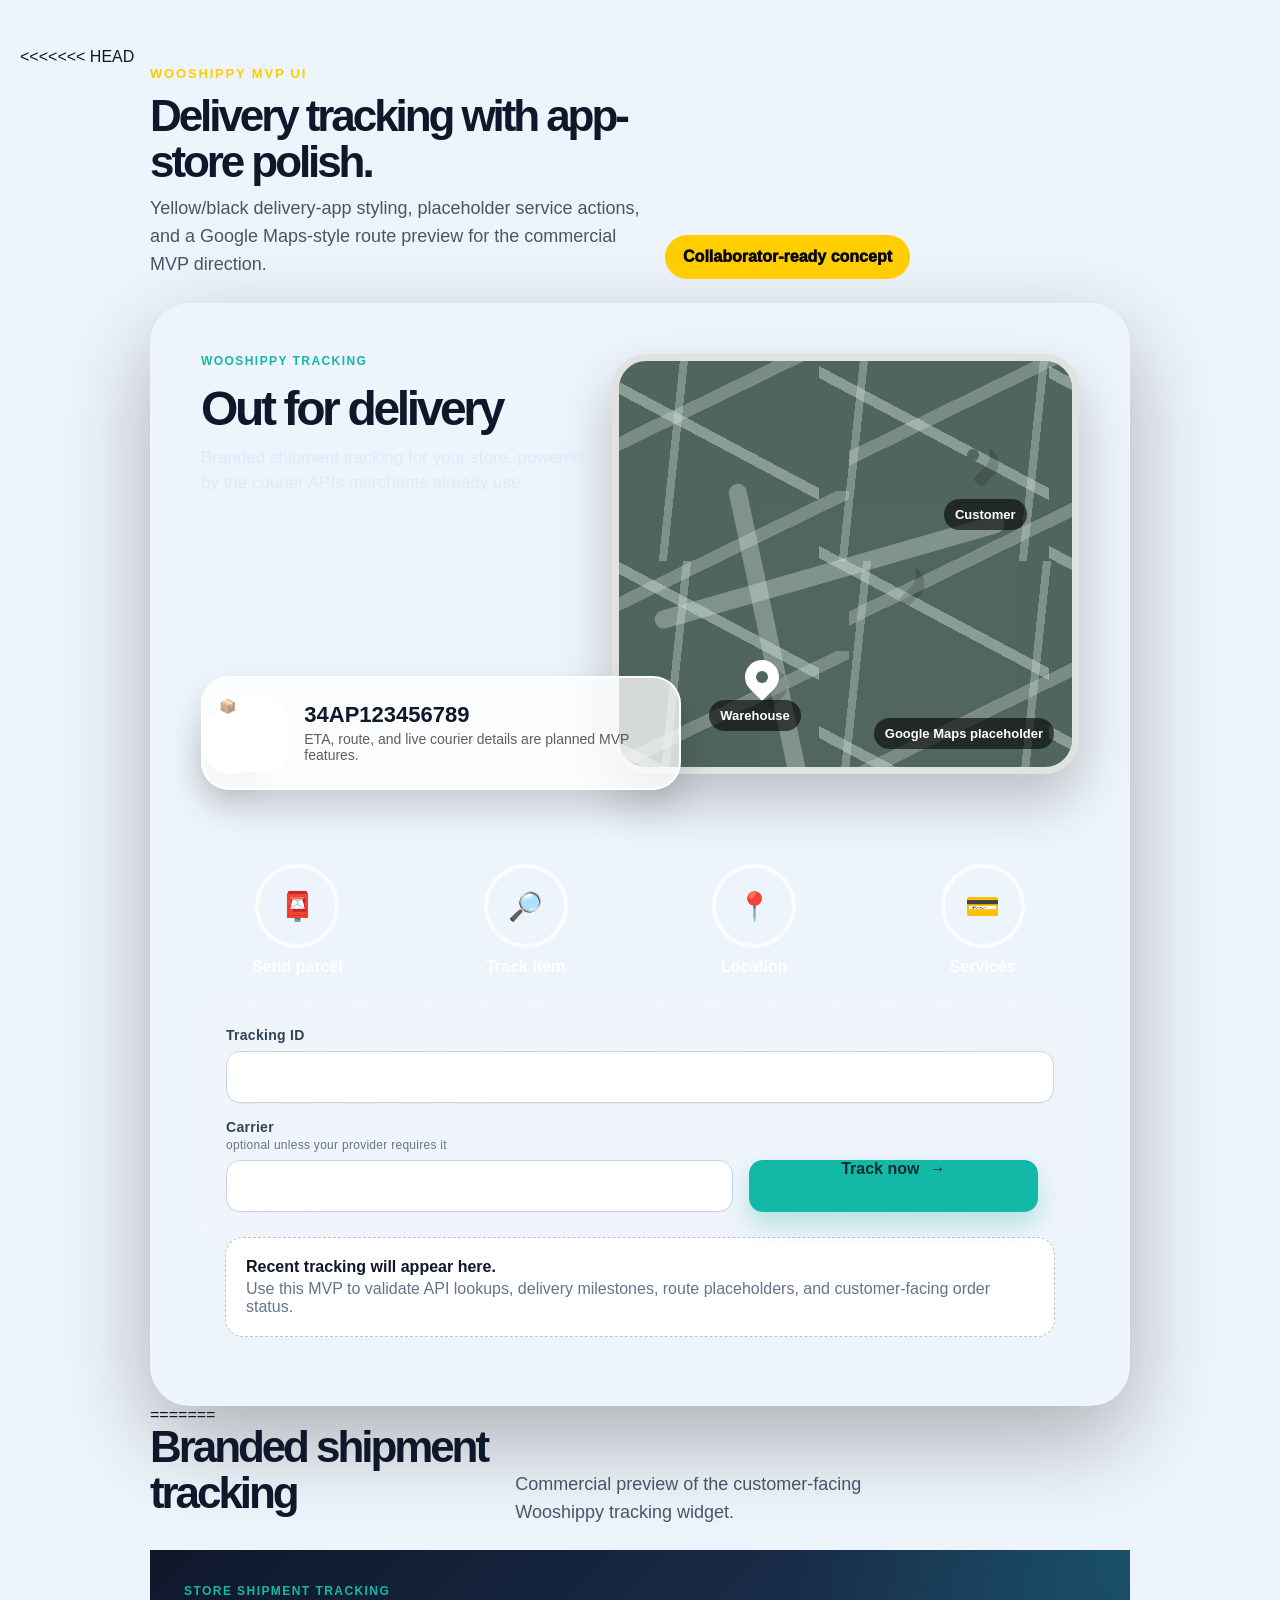
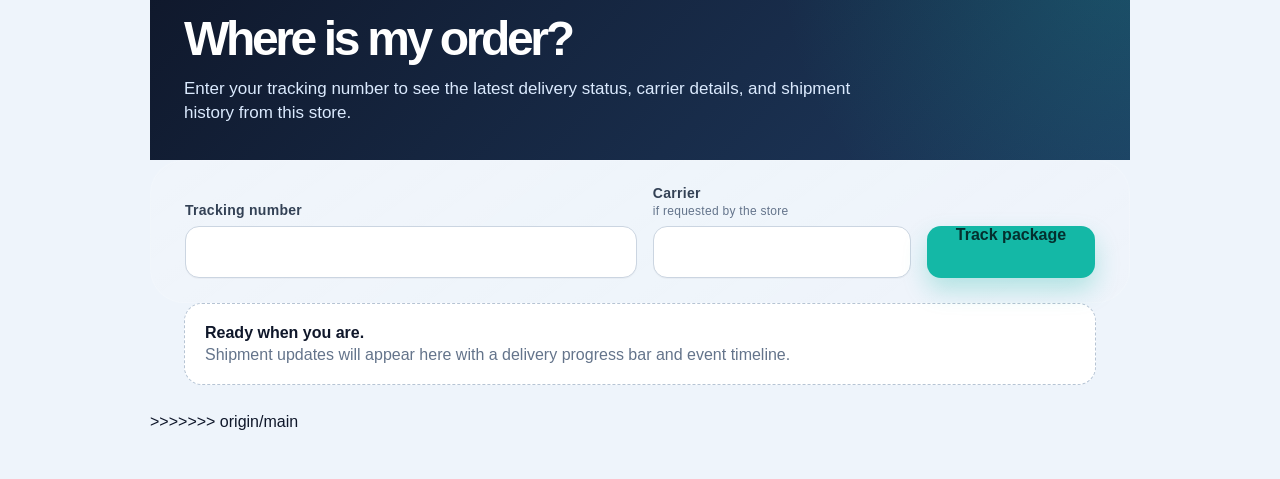
==== commit 522ae76c: "Resolve merge conflicts" ====
--- a/preview/index.html
+++ b/preview/index.html
@@ -5,6 +5,7 @@
   <meta name="viewport" content="width=device-width, initial-scale=1">
   <title>Wooshippy Tracking Preview</title>
   <link rel="stylesheet" href="../public/css/tracking.css">
+<<<<<<< HEAD
   <style>
     body { background:#050505; color:#fff; font-family:"Gilroy", Inter, -apple-system, BlinkMacSystemFont, "Segoe UI", sans-serif; margin:0; min-height:100vh; padding:42px 22px; }
     main { margin:0 auto; max-width:1180px; }
@@ -78,10 +79,27 @@
 
         <div class="wooshippy-tracking__result" data-wooshippy-tracking-result hidden></div>
       </div>
+=======
+  <style>body{background:#eef4fb;color:#0f172a;font-family:-apple-system,BlinkMacSystemFont,"Segoe UI",sans-serif;margin:0;padding:48px 20px}main{margin:0 auto;max-width:980px}.preview-header{margin-bottom:24px;max-width:760px}.preview-header h1{font-size:44px;line-height:1.05;margin:0 0 10px}.preview-header p{color:#475569;font-size:18px;margin:0}</style>
+</head>
+<body>
+  <main>
+    <div class="preview-header"><h1>Branded shipment tracking</h1><p>Commercial preview of the customer-facing Wooshippy tracking widget.</p></div>
+    <section class="wooshippy-tracking" data-wooshippy-tracking aria-labelledby="wooshippy-tracking-title">
+      <div class="wooshippy-tracking__hero"><span class="wooshippy-tracking__kicker">Store shipment tracking</span><h2 class="wooshippy-tracking__title" id="wooshippy-tracking-title">Where is my order?</h2><p class="wooshippy-tracking__intro">Enter your tracking number to see the latest delivery status, carrier details, and shipment history from this store.</p></div>
+      <form class="wooshippy-tracking__form" data-wooshippy-tracking-form>
+        <div class="wooshippy-tracking__field wooshippy-tracking__field--grow"><label class="wooshippy-tracking__label" for="wooshippy-tracking-number">Tracking number</label><input class="wooshippy-tracking__input" type="text" id="wooshippy-tracking-number" name="tracking_number" value="WSHIPPY12345" required></div>
+        <div class="wooshippy-tracking__field"><label class="wooshippy-tracking__label" for="wooshippy-carrier">Carrier<span>if requested by the store</span></label><input class="wooshippy-tracking__input" type="text" id="wooshippy-carrier" name="carrier" value="Canada Post"></div>
+        <button class="wooshippy-tracking__button" type="submit" data-wooshippy-submit>Track package</button>
+      </form>
+      <div class="wooshippy-tracking__state wooshippy-tracking__state--empty" data-wooshippy-empty><strong>Ready when you are.</strong><span>Shipment updates will appear here with a delivery progress bar and event timeline.</span></div>
+      <div class="wooshippy-tracking__message" data-wooshippy-tracking-message role="status" aria-live="polite" hidden></div>
+      <div class="wooshippy-tracking__result" data-wooshippy-tracking-result hidden></div>
+>>>>>>> origin/main
     </section>
   </main>
-
   <script>
+<<<<<<< HEAD
     window.wooshippyTracking = { endpoint:"/mock-track", nonce:"preview", messages:{ missingTrackingNumber:"Enter a tracking number.", requestFailed:"Tracking lookup failed. Please try again.", loading:"Loading tracking details..." } };
     var nativeFetch = window.fetch.bind(window);
     window.fetch = function (url, options) {
@@ -94,6 +112,10 @@
       }
       return nativeFetch(url, options);
     };
+=======
+    window.wooshippyTracking = {endpoint:"/mock-track", nonce:"preview", messages:{missingTrackingNumber:"Enter a tracking number.", requestFailed:"Tracking lookup failed. Please try again.", loading:"Loading tracking details..."}};
+    var nativeFetch = window.fetch.bind(window); window.fetch = function(url, options){ if(String(url).indexOf("/mock-track")!==-1){ return new Promise(function(resolve){ window.setTimeout(function(){ resolve(new Response(JSON.stringify({success:true,tracking_number:JSON.parse(options.body).tracking_number,carrier:JSON.parse(options.body).carrier||"Canada Post",status:"In transit",destination:"Toronto, ON",service:"Expedited Parcel",public_url:"https://example.com/tracking/WSHIPPY12345",events:[{status:"Package departed sorting facility",datetime:"Jul 5, 2026, 2:40 PM",location:"Mississauga, ON",carrier:"Canada Post"},{status:"Package processed",datetime:"Jul 5, 2026, 9:15 AM",location:"Toronto, ON",carrier:"Canada Post"},{status:"Shipping label created",datetime:"Jul 4, 2026, 6:22 PM",location:"Merchant warehouse",carrier:"Wooshippy"}]}),{status:200,headers:{"Content-Type":"application/json"}}));},450);});} return nativeFetch(url, options);};
+>>>>>>> origin/main
   </script>
   <script src="../public/js/tracking.js"></script>
 </body>
--- a/public/css/tracking.css
+++ b/public/css/tracking.css
@@ -1,3 +1,4 @@
+<<<<<<< HEAD
 .wooshippy-tracking {
   --wooshippy-yellow: #ffcd00;
   --wooshippy-yellow-soft: #ffe57a;
@@ -682,3 +683,6 @@
     width: 68px;
   }
 }
+=======
+.wooshippy-tracking{background:linear-gradient(135deg,#f8fbff 0%,#fff 54%,#eefdf8 100%);border:1px solid #dbe7f3;border-radius:28px;box-shadow:0 24px 70px rgba(15,23,42,.12);color:#0f172a;max-width:980px;overflow:hidden;padding:0}.wooshippy-tracking *{box-sizing:border-box}.wooshippy-tracking__hero{background:radial-gradient(circle at top right,rgba(20,184,166,.22),transparent 35%),linear-gradient(135deg,#0f172a,#1e3a5f);color:#fff;padding:34px}.wooshippy-tracking__kicker{color:#14b8a6;display:block;font-size:12px;font-weight:800;letter-spacing:.12em;text-transform:uppercase}.wooshippy-tracking__title{color:inherit;font-size:clamp(30px,5vw,48px);line-height:1.05;margin:8px 0 12px}.wooshippy-tracking__intro{color:#dbeafe;font-size:17px;margin:0;max-width:680px}.wooshippy-tracking__form{align-items:end;display:grid;gap:16px;grid-template-columns:minmax(220px,1.4fr) minmax(180px,.8fr) auto;padding:24px 34px}.wooshippy-tracking__label{color:#334155;display:block;font-size:14px;font-weight:800;margin:0 0 8px}.wooshippy-tracking__label span{color:#64748b;display:block;font-size:12px;font-weight:500}.wooshippy-tracking__input{background:#fff;border:1px solid #cbd5e1;border-radius:14px;box-shadow:0 1px 0 rgba(15,23,42,.03);font-size:16px;min-height:52px;padding:13px 15px;width:100%}.wooshippy-tracking__input:focus{border-color:#14b8a6;box-shadow:0 0 0 4px rgba(20,184,166,.18);outline:0}.wooshippy-tracking__button{background:#14b8a6;border:0;border-radius:14px;box-shadow:0 12px 25px rgba(20,184,166,.28);color:#042f2e;cursor:pointer;font-size:16px;font-weight:900;min-height:52px;padding:0 22px}.wooshippy-tracking__button:hover,.wooshippy-tracking__button:focus{background:#2dd4bf}.wooshippy-tracking__button:disabled{cursor:wait;opacity:.65}.wooshippy-tracking__state,.wooshippy-tracking__message{margin:0 34px 28px}.wooshippy-tracking__state{background:#fff;border:1px dashed #b6c4d4;border-radius:18px;color:#64748b;padding:20px}.wooshippy-tracking__state strong{color:#0f172a;display:block}.wooshippy-tracking__message{border-radius:14px;font-weight:700;padding:14px 16px}.wooshippy-tracking__message.is-loading{background:#eff6ff;color:#1d4ed8}.wooshippy-tracking__message.is-error{background:#fff1f2;color:#be123c}.wooshippy-tracking__result{padding:0 34px 34px}.wooshippy-result{background:#fff;border:1px solid #e2e8f0;border-radius:24px;box-shadow:0 16px 35px rgba(15,23,42,.08);padding:24px}.wooshippy-result__status{align-items:start;display:flex;gap:16px;justify-content:space-between}.wooshippy-result__status h3{font-size:32px;line-height:1.1;margin:6px 0}.wooshippy-result__status p{color:#64748b;font-family:ui-monospace,SFMono-Regular,Menlo,monospace;margin:0}.wooshippy-result__badge{border-radius:999px;font-size:13px;font-weight:900;padding:8px 12px;text-transform:uppercase}.wooshippy-result--delivered .wooshippy-result__badge{background:#dcfce7;color:#166534}.wooshippy-result--in_transit .wooshippy-result__badge,.wooshippy-result--out_for_delivery .wooshippy-result__badge{background:#dbeafe;color:#1d4ed8}.wooshippy-result--exception .wooshippy-result__badge{background:#ffe4e6;color:#be123c}.wooshippy-result--unknown .wooshippy-result__badge{background:#f1f5f9;color:#475569}.wooshippy-progress{counter-reset:step;display:grid;gap:10px;grid-template-columns:repeat(5,1fr);list-style:none;margin:28px 0;padding:0}.wooshippy-progress li{color:#64748b;font-size:12px;font-weight:800;position:relative;text-align:center}.wooshippy-progress li:before{background:#dbe4ee;content:"";height:3px;left:-50%;position:absolute;right:50%;top:13px}.wooshippy-progress li:first-child:before{display:none}.wooshippy-progress span{background:#e2e8f0;border:4px solid #fff;border-radius:999px;box-shadow:0 0 0 1px #cbd5e1;display:block;height:28px;margin:0 auto 8px;width:28px}.wooshippy-progress li.is-complete{color:#0f766e}.wooshippy-progress li.is-complete span,.wooshippy-progress li.is-complete:before{background:#14b8a6}.wooshippy-details{display:grid;gap:12px;grid-template-columns:repeat(4,1fr);margin:0 0 24px}.wooshippy-details div{background:#f8fafc;border:1px solid #edf2f7;border-radius:16px;padding:14px}.wooshippy-details dt{color:#64748b;font-size:12px;font-weight:800;text-transform:uppercase}.wooshippy-details dd{color:#0f172a;font-weight:800;margin:4px 0 0}.wooshippy-result__link{color:#0f766e;font-weight:800}.wooshippy-timeline{border-top:1px solid #e2e8f0;margin-top:24px;padding-top:22px}.wooshippy-timeline h4{font-size:20px;margin:0 0 18px}.wooshippy-timeline__events{list-style:none;margin:0;padding:0 0 0 8px}.wooshippy-timeline__events li{display:grid;gap:14px;grid-template-columns:18px 1fr;margin-bottom:18px}.wooshippy-timeline__dot{background:#14b8a6;border:4px solid #ccfbf1;border-radius:999px;height:18px;margin-top:3px;width:18px}.wooshippy-timeline strong,.wooshippy-timeline time,.wooshippy-timeline small{display:block}.wooshippy-timeline time,.wooshippy-timeline small,.wooshippy-timeline__empty{color:#64748b}@media (max-width:760px){.wooshippy-tracking__hero,.wooshippy-tracking__form,.wooshippy-tracking__result{padding-left:20px;padding-right:20px}.wooshippy-tracking__form,.wooshippy-details,.wooshippy-progress{grid-template-columns:1fr}.wooshippy-tracking__button{width:100%}.wooshippy-progress li{text-align:left}.wooshippy-progress span{display:inline-block;margin:0 10px 0 0;vertical-align:middle}.wooshippy-progress li:before{display:none}.wooshippy-result__status{display:block}.wooshippy-result__badge{display:inline-block;margin-top:14px}.wooshippy-tracking__state,.wooshippy-tracking__message{margin-left:20px;margin-right:20px}}
+>>>>>>> origin/main
